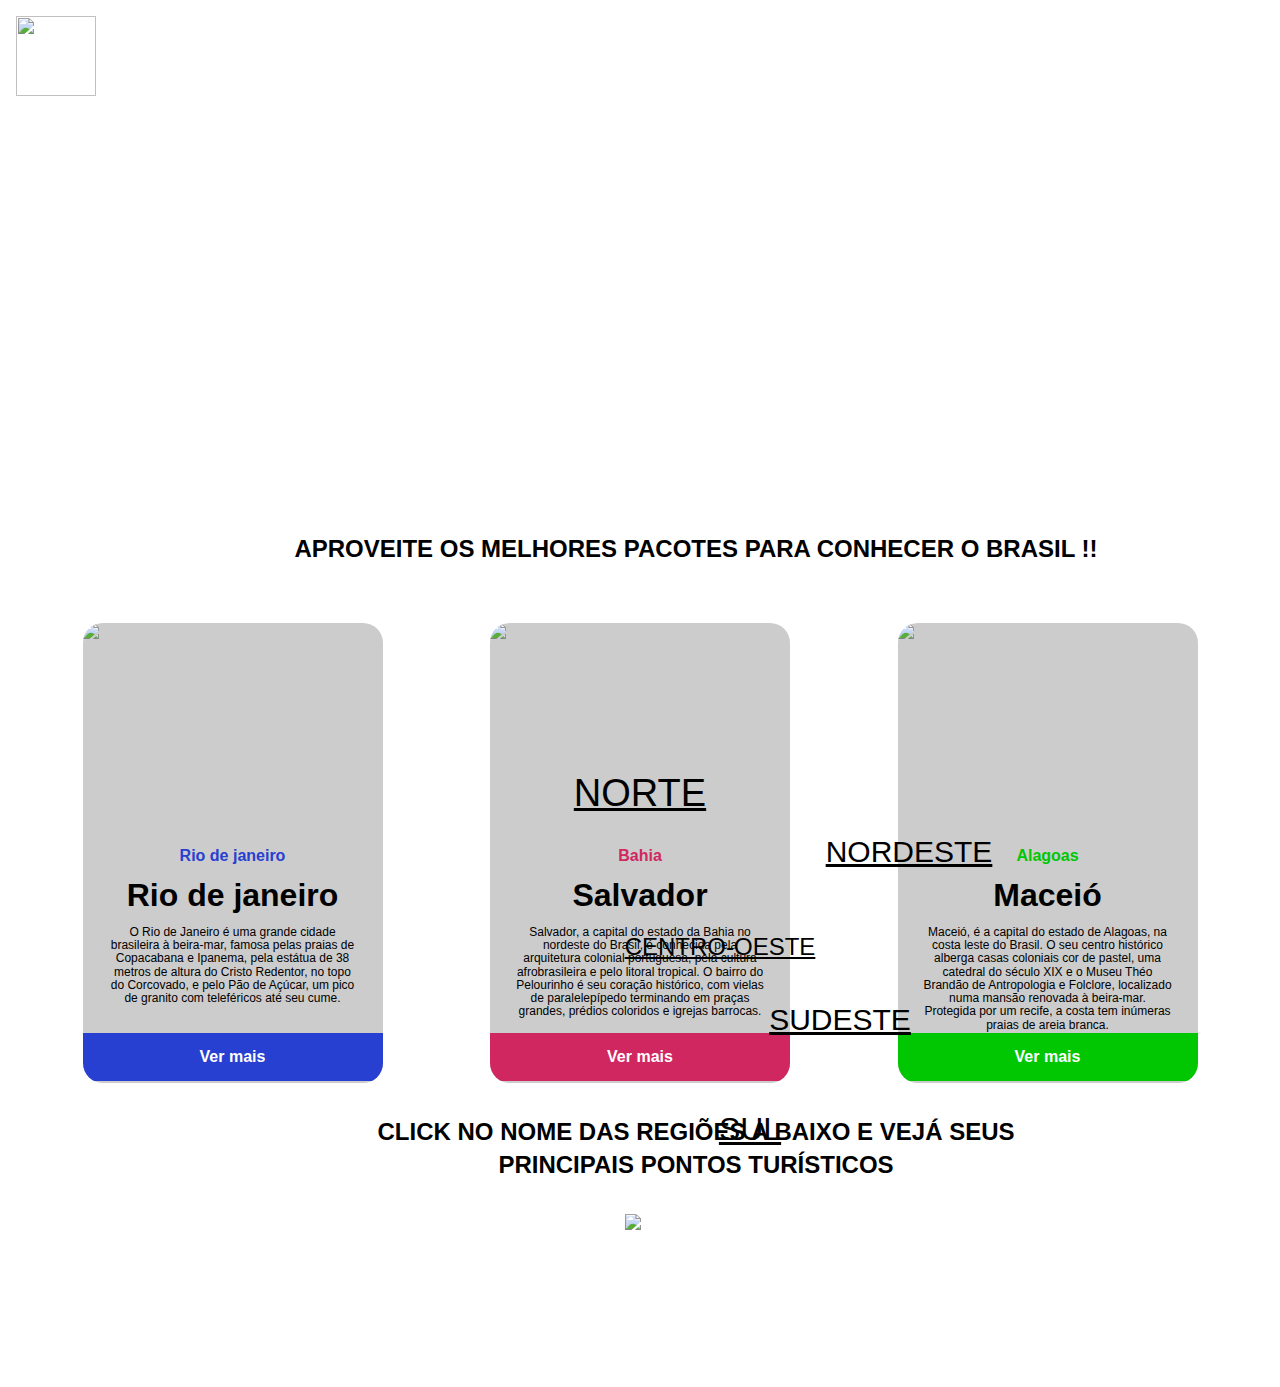
==== index.html @ cf7e187d "Add files via upload" ====
<!DOCTYPE html>
<html lang="pt-br">
<head>
    <meta charset="UTF-8">
    <meta name="viewport" content="width=device-width, initial-scale=1.0">
    <title>viajar</title>
    <link rel="stylesheet" href="reset.css">
    <link rel="stylesheet" href="index.css">
    <link rel="icon" type="image/x-icon" href="img/viajando.ico">
</head> 
<body>

    <div class="header">

      <!--menu-->

        <h1 class="tituloPrincipal">
         Os melhores hotéis e  <br> 
         pacotes estão no Viajar.
        </h1>

        <h1 class="tituloPrincipal-2">
          Os melhores  <br>
          hotéis e pacotes <br>
          estão no Viajar.
         </h1>

      <div class="fundo-menu">

          <a href="index.html">
            <img class="logo" src="img/viajando.png"  >
        </a>

        <div class="btn-menu" onclick="aparecer()">

          <div class="linha1"></div>
          <div class="linha2"></div>
          <div class="linha3"></div>

      </div>

      <div class="btn-menu-x" onclick="aparecer()">

        <div class="linha1"></div>
        <div class="linha2"></div>
    </div>

            <div class="menu">

             

              <h1>
              <a  href="#pacotes-brasil"onclick="ocultar()">Pacotes </a>
              <h1> 

              <h1>
              <a href="https://www.hurb.com/br/hotels" target="_blank" onclick="ocultar()">Hotéis </a>
              <h1>  

              <h1>
              <a href="#mapa"onclick="ocultar()">Turismo </a>
              <h1>

              <h1>
              <a href="https://wa.me/1XXXXXXXXXX"onclick="ocultar()">Contato </a>
              <h1>

              </div>
             
            </div>

            <script src="menu.js"></script>
      
       </div>

     <div class="conteiner">

     <div class="subtitulos">
      <h1 id="pacotes-brasil"> Aproveite os melhores pacotes para conhecer o Brasil !!</h1>
     </div>

       <div class="pacotes-nacionais">
        <!-- card1 -->
        <div class="card card1">
            <!--card-header-->
        <div class="card-header">
            <img src="img/img rio de janeiro.jpg" class="card-img">
        </div>
         <!--card-header-->

         <!--card-body-->
         <div class="card-body">
            <h3 class="card-local"> Rio de janeiro </h3>
            <h2 class="card-titulo"> Rio de janeiro </h2>
            <p class="card-texto">
                 O Rio de Janeiro é uma grande cidade brasileira à beira-mar, 
                 famosa pelas praias de Copacabana e Ipanema, pela estátua de
                 38 metros de altura do Cristo Redentor, no topo do Corcovado,
                 e pelo Pão de Açúcar, um pico de granito com teleféricos até
                 seu cume.
            </p>
         </div>
          <!--card-body-->

          <!--card-footer-->
          <div class="card-footer">
            <a href=https://www.hurb.com/br/packages/rio-de-janeiro-rj target="_blank">Ver mais</a>
          </div>
          <!--card-footer-->
        </div>
         <!-- card1 -->

           <!-- card2 -->
        <div class="card card2">
            <!--card-header-->
        <div class="card-header">
            <img src="img/salvador.jpg" class="card-img">
        </div>
         <!--card-header-->

         <!--card-body-->
         <div class="card-body">
            <h3 class="card-local"> Bahia </h3>
            <h2 class="card-titulo"> Salvador </h2>
            <p class="card-texto">
                 Salvador, a capital do estado da Bahia no nordeste do Brasil,
                 é conhecida pela arquitetura colonial portuguesa, pela
                 cultura afrobrasileira e pelo litoral tropical. O bairro
                 do Pelourinho é seu coração histórico, com vielas de
                 paralelepípedo terminando em praças grandes, prédios
                 coloridos e igrejas barrocas.
            </p>
         </div>
          <!--card-body-->

          <!--card-footer-->
          <div class="card-footer">
            <a href=https://www.hurb.com/br/packages/salvador-passagem-aerea-hospedagem/1408557 target="_blank">Ver mais</a>
          </div>
          <!--card-footer-->
        </div>
         <!-- card2 -->

           <!-- card3 -->
        <div class="card card3">
            <!--card-header-->
        <div class="card-header">
            <img src="img/maceió.jpg" class="card-img">
        </div>
         <!--card-header-->

         <!--card-body-->
         <div class="card-body">
            <h3 class="card-local"> Alagoas </h3>
            <h2 class="card-titulo"> Maceió </h2>
            <p class="card-texto">
                 Maceió, é a capital do estado de Alagoas, na costa leste
                 do Brasil. O seu centro histórico alberga casas coloniais
                 cor de pastel, uma catedral do século XIX e o Museu Théo
                 Brandão de Antropologia e Folclore, localizado numa mansão
                 renovada à beira-mar. Protegida por um recife, a costa tem 
                 inúmeras praias de areia branca.
            </p>
         </div>
          <!--card-body-->

          <!--card-footer-->
          <div class="card-footer">
            <a href="https://www.hurb.com/br/packages/maceio" target="_blank">
              Ver mais</a>
          </div>
          <!--card-footer-->
        </div>
         <!-- card3 -->
       </div>

       <!--pontos-->

        <div id="mapa">  

       <div class="subtitulos"> <h1 class="sub-txt1"> Click no nome das regiões a baixo e vejá seus <br> principais pontos turísticos</h1> </div>
       <div class="subtitulos"><h1 class="sub-txt2"> Click no nome das regiões a baixo e vejá seus principais pontos turísticos</h1> </div>

       <div class="mapa-bra"> <img src="img/mapa-1.png"> </div>

       <!--regioes-->

       <div class="regioes"></div>
       
       <div class="sul"><a href="Sul.html"> Sul </a></div>

       <div class="sudeste"> <a href="sudeste.html"> Sudeste </a> </div>

       <div class="centro-oeste"> <a href="centro-oeste.html"> Centro-oeste </a> </div>

       <div class="norte"><a href="norte.html"> Norte </a> </div>

       <div class="nordeste"><a href="nordeste.html"> Nordeste </a>  </div>

        </div>

      </div>

     </div>
</body>
</html>
---- index.css ----
body{
    font-family:url('https://fonts.googleapis.com/css2?family= Noto +Sans:wght@400;700 & display=swap')
}

html{
    scroll-behavior: smooth;
}

.header{
    display: block;
    position: relative;
    margin-left: auto;
    margin-right: auto;
    width: 100%;
    height: 500px;
    background-image: url("img/img\ maldivas\ 3.png");
    flex-direction: row;

}

.logo{
    position: absolute;
    width: 5rem;
    height: 5rem;
    top: 1rem;
    left: 1rem;
}

.menu{
    position: relative;
    bottom: 95px;
    left: 10rem;
    color: white;
    font-size: 2rem;
    cursor: pointer;
    width: 1000px;
}

.btn-menu{
    cursor: pointer;
    display: none;
}

.btn-menu div{
    width: 32px;
    height: 2px;
    background: #fff;
    margin: 8px;
}


.btn-menu-x{
    cursor: pointer;
    display: none;
}

.btn-menu-x .linha1{
    width: 32px;
    height: 2px;
    background: #fff;
    margin: 8px;
    transform: rotate(45deg);
}

.btn-menu-x .linha2{
    width: 32px;
    height: 2px;
    background: #fff;
    margin: 8px;
    transform: rotate(135deg);
}

.menu h1{
    display: inline;
    margin-left: 1rem;
}

.fundo-menu{
    width: 100%;
    height: 6rem;
    top: 1rem;
}

a{
    text-decoration: none;
    color: white;
}

.tituloPrincipal{
    position: relative;
    color: white;
    font-size: 4rem;
    text-shadow: 0 0 4rem;
    left: 100px;
    top: 150px;
    width: 700px;
    margin: 0;
}

.tituloPrincipal-2{
    position: relative;
    color: white;
    font-size: 4rem;
    text-shadow: 0 0 4rem;
    left: 100px;
    top: 150px;
    width: 700px;
    margin: 0;
    display: none;
}

.conteiner{
     margin-top: 2rem;
     width: 100%;
     text-align: center;
}

.titulo{
    font-size: 1.8rem;
    left: 1rem;
}

.subtitulos{
    font-size: 24px;
    margin-left: 7rem;
    margin-bottom: 2rem;
    text-transform: uppercase;
    font-family: sans-serif;
    line-height: 1.4em;
}

.sub-txt2{
    display: none;
}


/*card*/

.pacotes-nacionais{
    display: flex;
    justify-content: space-evenly;
    flex-wrap: wrap;
}

.card{
    width: 300px;
    height: 460px;
    margin: 25px;
    background-color: #CCCCCC;
    border-radius: 20px;
    overflow: hidden;
    box-shadow: 0px 0px 10px rgba(0,0,0,0,7);
    transition: 0.3s;
    margin-bottom: 2rem;
}

/*card header*/
.card-header{
    width: 100%;
    height: 200px;
    overflow: hidden;
}

.card-img{
    min-width: 100%;
    width: auto;
    height: 100%;
}

/*card body*/

.card-body{
    height: 170px;
    padding: 15px;
    text-align: center;
    font-family: sans-serif;
}

.card-local{
    font-size: 16px;
    margin: 10px 0;
}

.card-titulo{
    font-size: 32px;
    margin: 15px 0;
}

.card-texto{
    font-size: 12px;
    width: 250px;
    margin: 0 auto;
    line-height: 1.11em
}

/*card footer*/
.card-footer{
    margin-top: 10px;
    text-align: center;
    background-color: #000;
}

.card-footer a {
    color: #fff;
    display: block;
    padding: 16px;
    text-decoration: none;
    font-family: sans-serif;
    font-weight: 600;
}

/*cores card*/

.card1 .card-footer{
    background-color: #2740d1;
}

.card1 .card-local{
    color: #2740d1;
}

.card2 .card-footer{
    background-color: #d12761;
}

.card2 .card-local{
    color: #d12761;
}

.card3 .card-footer{
    background-color: #00c702;
}

.card3 .card-local {
    color: #00c702;
}


/*animação*/
.card:hover{
    transform: scale3d(1.1,1.1,1);
}

/*mapa brasil*/

.mapa-bra{
    position: relative;
    left: 25px;
    margin-top: 2rem;
    width: 95%;
}

.regioes{
    text-align: center;
}

/*link*/

.sudeste a{
    color: black;
}

.sul a{
    color: black;
}

.centro-oeste a {
    color: black;
}

.nordeste a{
    color: black;
}

.norte a{
    color: black;
}

/*posição-regiões*/

.sul{
    position: relative;
    left: 250px;
    bottom: 120px;
    font-size: 32px;
    cursor: pointer;
    text-transform: uppercase;
    font-family: sans-serif;
    text-decoration: underline;
    width: 1000px;
    -webkit-tap-highlight-color: transparent;
}

.sudeste{
    position: relative;
    left: 340px;
    bottom: 260px;
    font-size: 30px;
    cursor: pointer;
    text-transform: uppercase;
    font-family: sans-serif;
    text-decoration: underline;
    width: 1000px;
    -webkit-tap-highlight-color: transparent;
}

.centro-oeste{
    position: relative;
    left: 220px;
    bottom: 360px;
    font-size: 24px;
    cursor: pointer;
    text-transform: uppercase;
    font-family: sans-serif;
    text-decoration: underline;
    width: 1000px;
    -webkit-tap-highlight-color: transparent;
}

.norte{
    position: relative;
    bottom: 545px;
    font-size: 38px;
    cursor: pointer;
    text-transform: uppercase;
    font-family: sans-serif;
    text-decoration: underline;
    -webkit-tap-highlight-color: transparent;
   
}

.nordeste{
    position: relative;
    left: 409px;
    bottom: 520px;
    font-size: 30px;
    cursor: pointer;
    text-transform: uppercase;
    font-family: sans-serif;
    text-decoration: underline;
    width: 1000px;
    margin: 0px;
    -webkit-tap-highlight-color: transparent;
}


@media screen and (max-width: 600px){

    .header{
        height: 270px;
        width: 100%;
        background-image: url(img/img\ maldivas\ 5.png);
    }

    .tituloPrincipal{
        display: none;
    }

    .tituloPrincipal-2{
        font-size: 2rem;
        left: 0.5rem;
        top: 100px;
        display: block;
        color: #000;
        width: 350px;
    }

    .btn-menu{
        display: block;
        top: 2rem;
        right: 2rem;
        position: absolute;     
        -webkit-tap-highlight-color: transparent;
    }

    .btn-menu div{
        width: 38px;
        height: 5px;
        background: #fff;
        margin: 8px;
        border-radius: 10px;
    }

    .fechar{
        display: none;
    } 


    .btn-menu-x{
        cursor: pointer;
        display: none;
        -webkit-tap-highlight-color: transparent;
        position: absolute;   
        top: 1rem;
        right: 1rem;
    }

    .btn-menu-x .linha1{
        width: 38px;
        height: 5px;
        background: #fff;
        margin: 8px;
        transform: rotate(45deg);
        top: 28px;
        right: 1rem;
        position: relative;
        border-radius: 10px;
    }
    
    .btn-menu-x .linha2{
        width: 38px;
        height: 5px;
        background: #fff;
        margin: 8px;
        transform: rotate(135deg);
        top: 1rem;
        right: 1rem;
        position: relative;
        border-radius: 10px;
    }

    .abrir{
        display: block;
    }

    .logo{
        height: 4rem;
        width: 4rem;
    }

    .fundo-menu{
        height: 5rem;
        top: 0.5rem;
    }

    .menu{
        position: fixed;
        width: 100%;
        height: 647.2px;
        top: 5.8rem;
        flex-direction: column;
        justify-content: space-around;     
        left: auto;
        transition: .5s;
        display: none;
        background-color: #23232e;
        text-align: center;
    }

    .menu a{
        color: #fff;
    }

    .menu a:hover{
        color: gray;
    }

    .open {
        display: flex;
        overflow-x: hidden;
        width: 360px;
    }
    body.fixo{
        overflow: hidden;
    }

    .mapa-bra  img {
        width: 315px ;
        height:307px;
        position: relative;
    }

    .mapa-bra{
        width: 320px;
    }

    .conteiner{
        text-align: left;  
        overflow-x: hidden;
    }

    .sul {
        left: 190px;
        bottom: 66px;
        font-size: 20px;
        width: 80px;
    }

    .sudeste{
        left: 210px;
        bottom: 140px;
        font-size: 18px;
        width: 100px;
    }

    .centro-oeste{
     left: 157px;
     bottom: 200px;
     font-size: 18px;
     width: 140px;
    }

    .norte{
        left: 120px;
        bottom: 320px;
        font-size: 24px;
        width: 150px;
    }

    .nordeste{
        left: 248px;
        bottom: 313px;
        font-size: 16px;
        width: 100px;
    }

    .subtitulos{
        text-align: left;
        margin-left: 1rem;
        width: 33
        0px;
    }

    .sub-txt2{
       display: block;
    }

    .sub-txt1{
        display: none;
    }

    .conteiner.remover{
        display: none;
    }

    .itemremover.remover{
        display: none;
    }

    .tituloPrincipal-2.remover{
        display: none;
    }

}
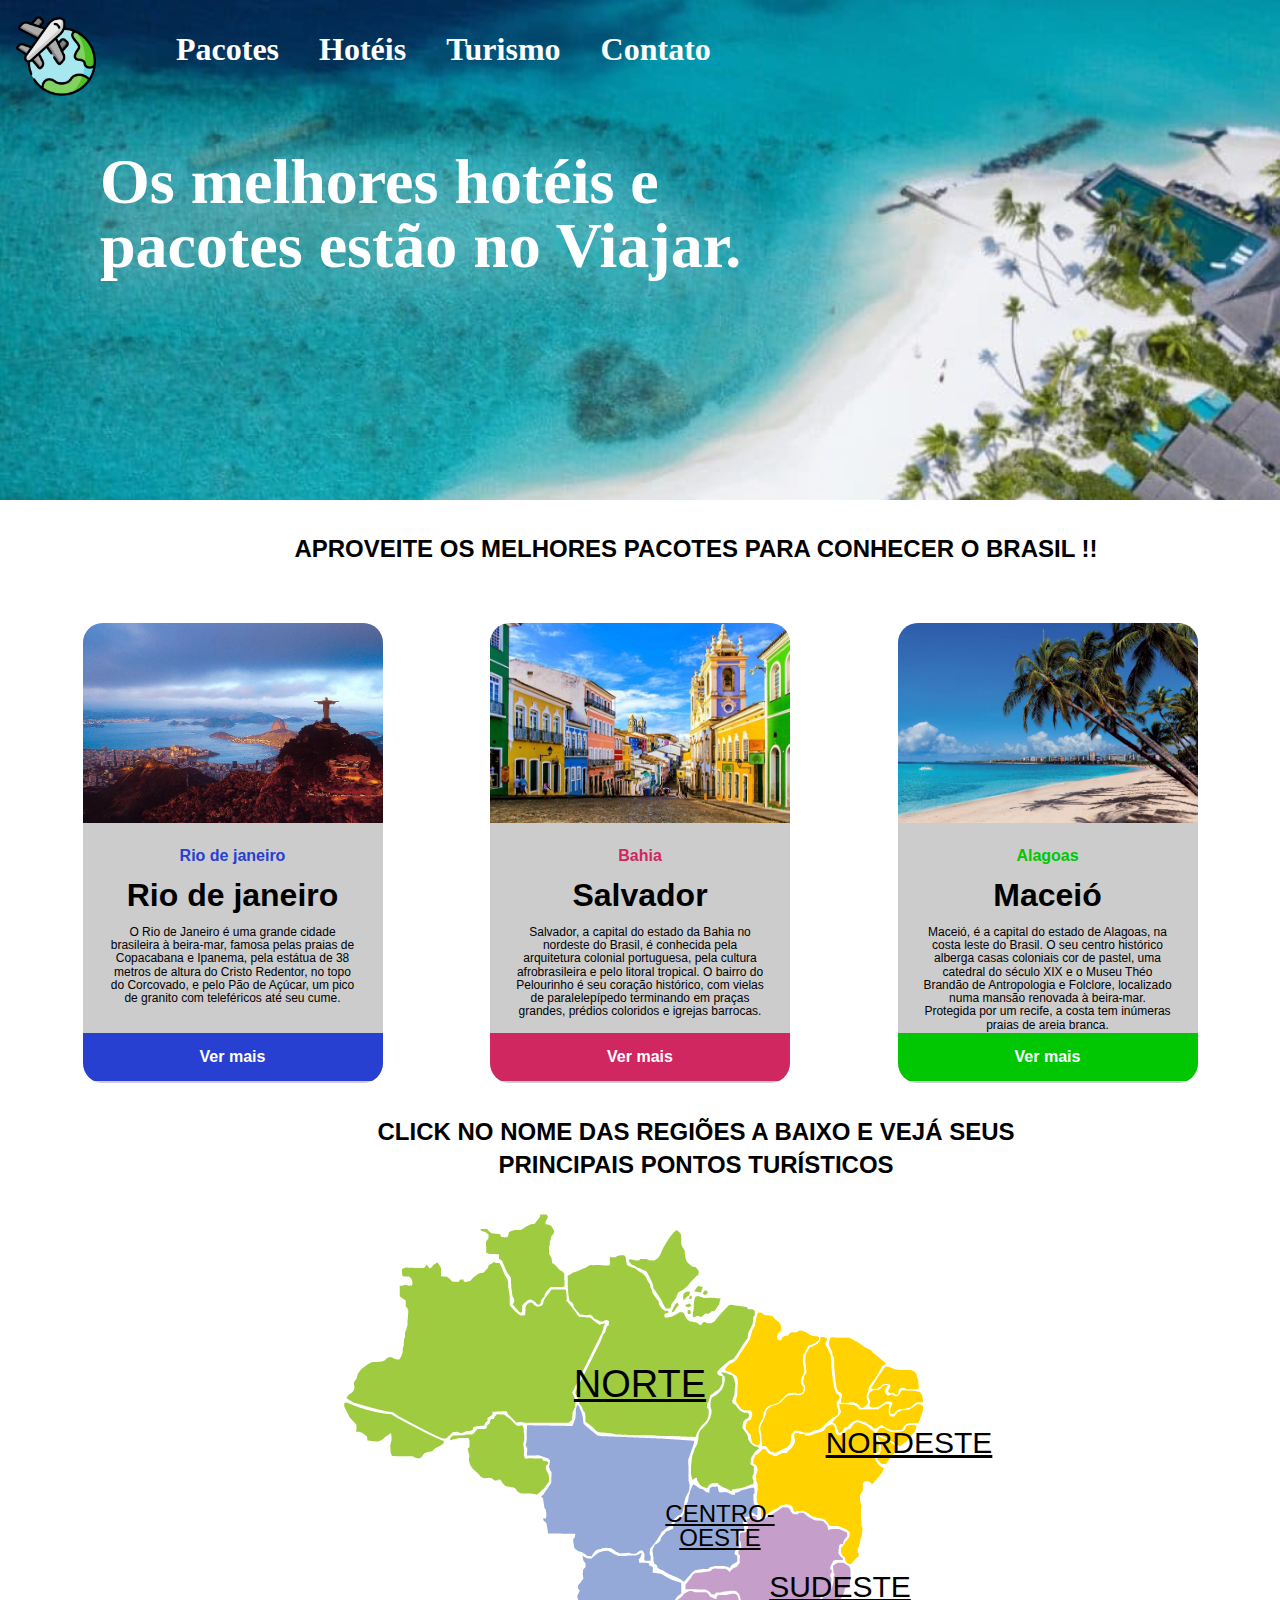
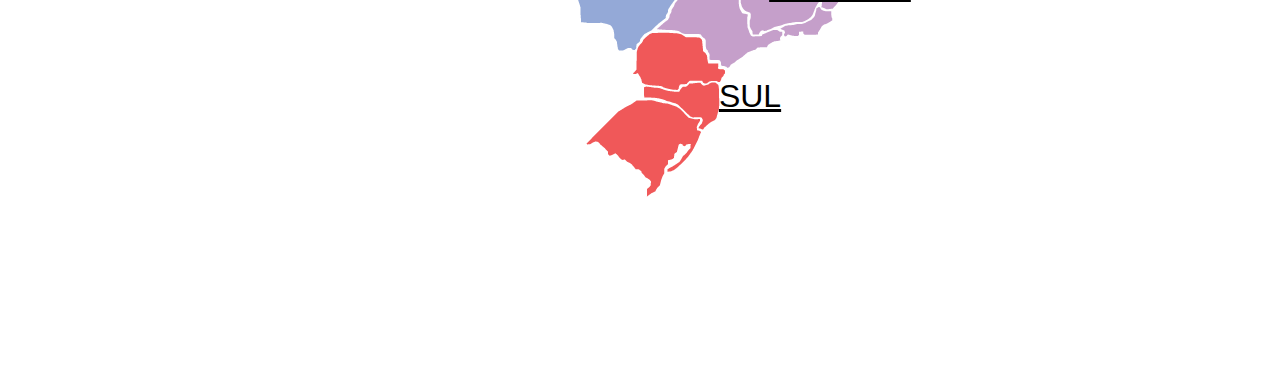
==== commit d72dda79: "Add files via upload" ====
--- a/index.html
+++ b/index.html
@@ -191,7 +191,7 @@
 
        <div class="sudeste"> <a href="sudeste.html"> Sudeste </a> </div>
 
-       <div class="centro-oeste"> <a href="centro-oeste.html"> Centro-oeste </a> </div>
+       <div class="centro-oeste"> <a href="centro-oeste.html"> Centro- <br> oeste </a> </div>
 
        <div class="norte"><a href="norte.html"> Norte </a> </div>
 
--- a/index.css
+++ b/index.css
@@ -436,7 +436,7 @@
     .menu{
         position: fixed;
         width: 100%;
-        height: 647.2px;
+        height: 100%;
         top: 5.8rem;
         flex-direction: column;
         justify-content: space-around;     
@@ -458,7 +458,7 @@
     .open {
         display: flex;
         overflow-x: hidden;
-        width: 360px;
+      
     }
     body.fixo{
         overflow: hidden;
